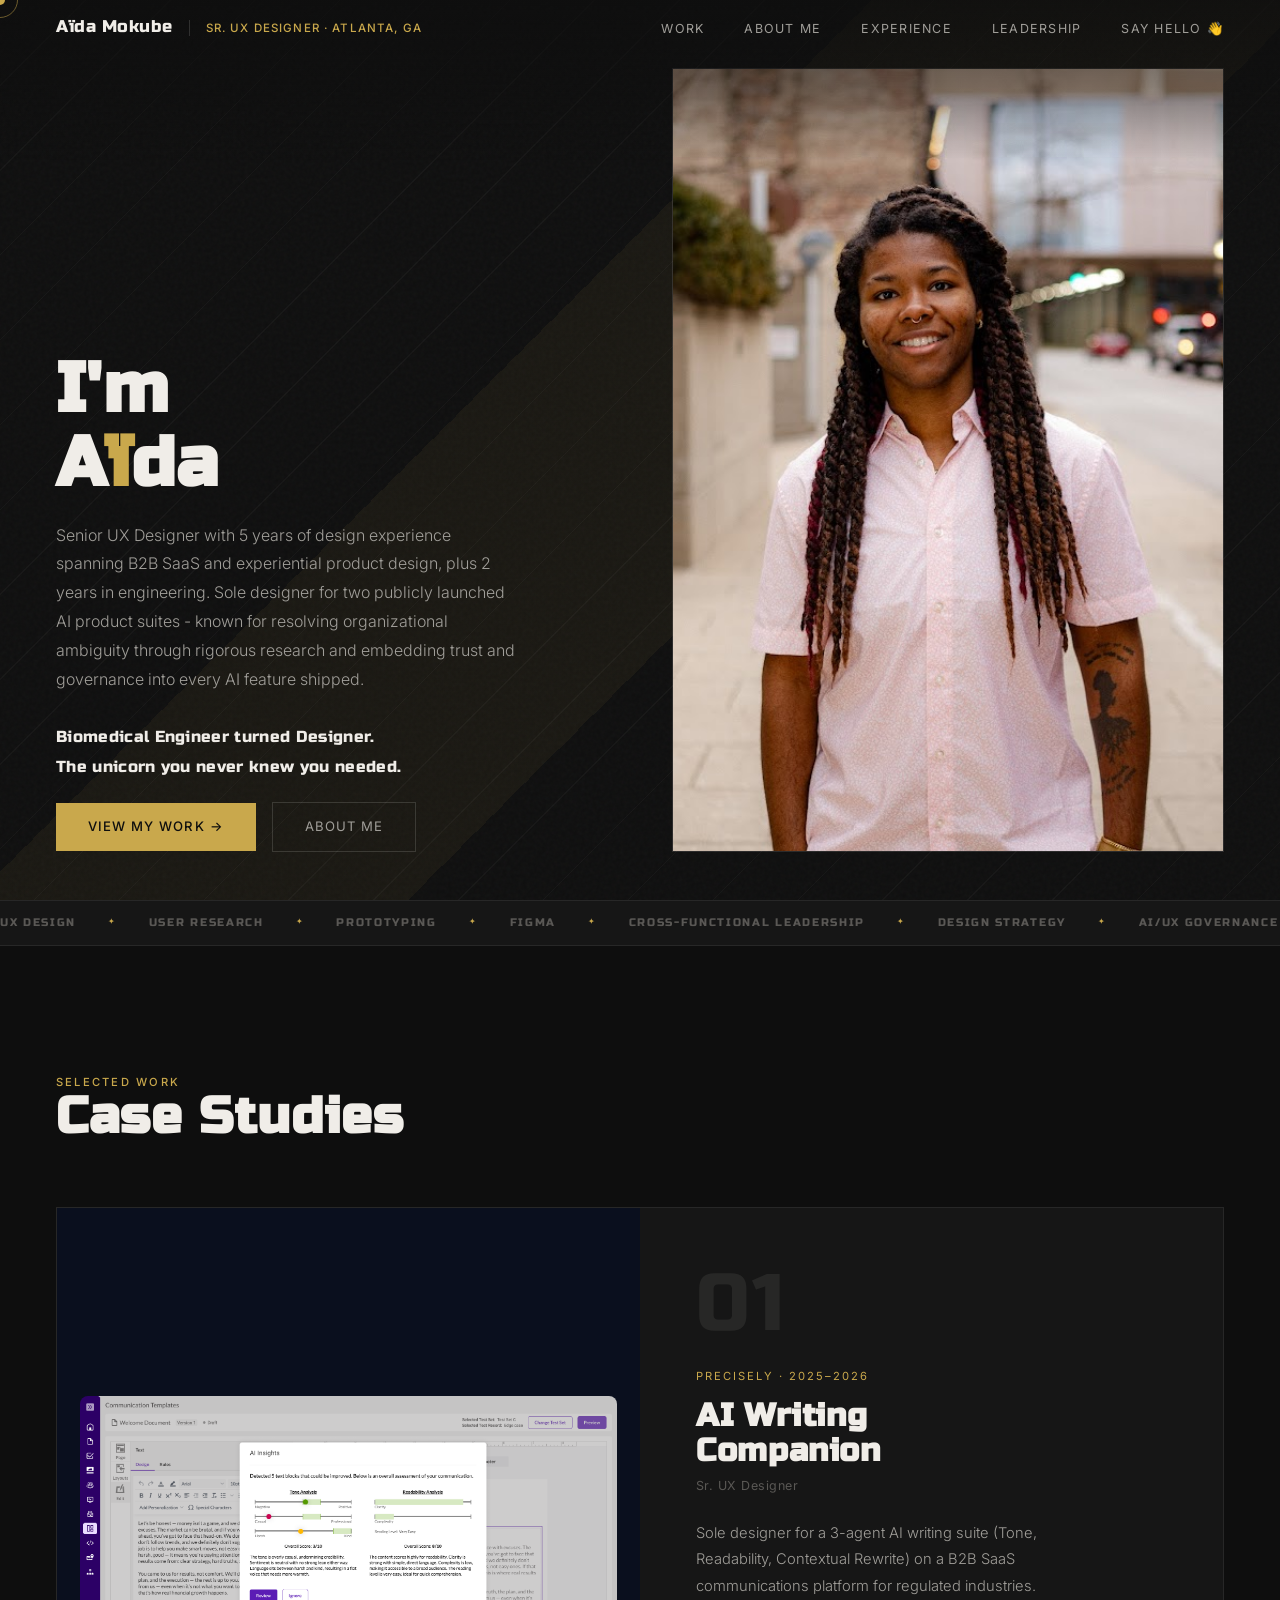
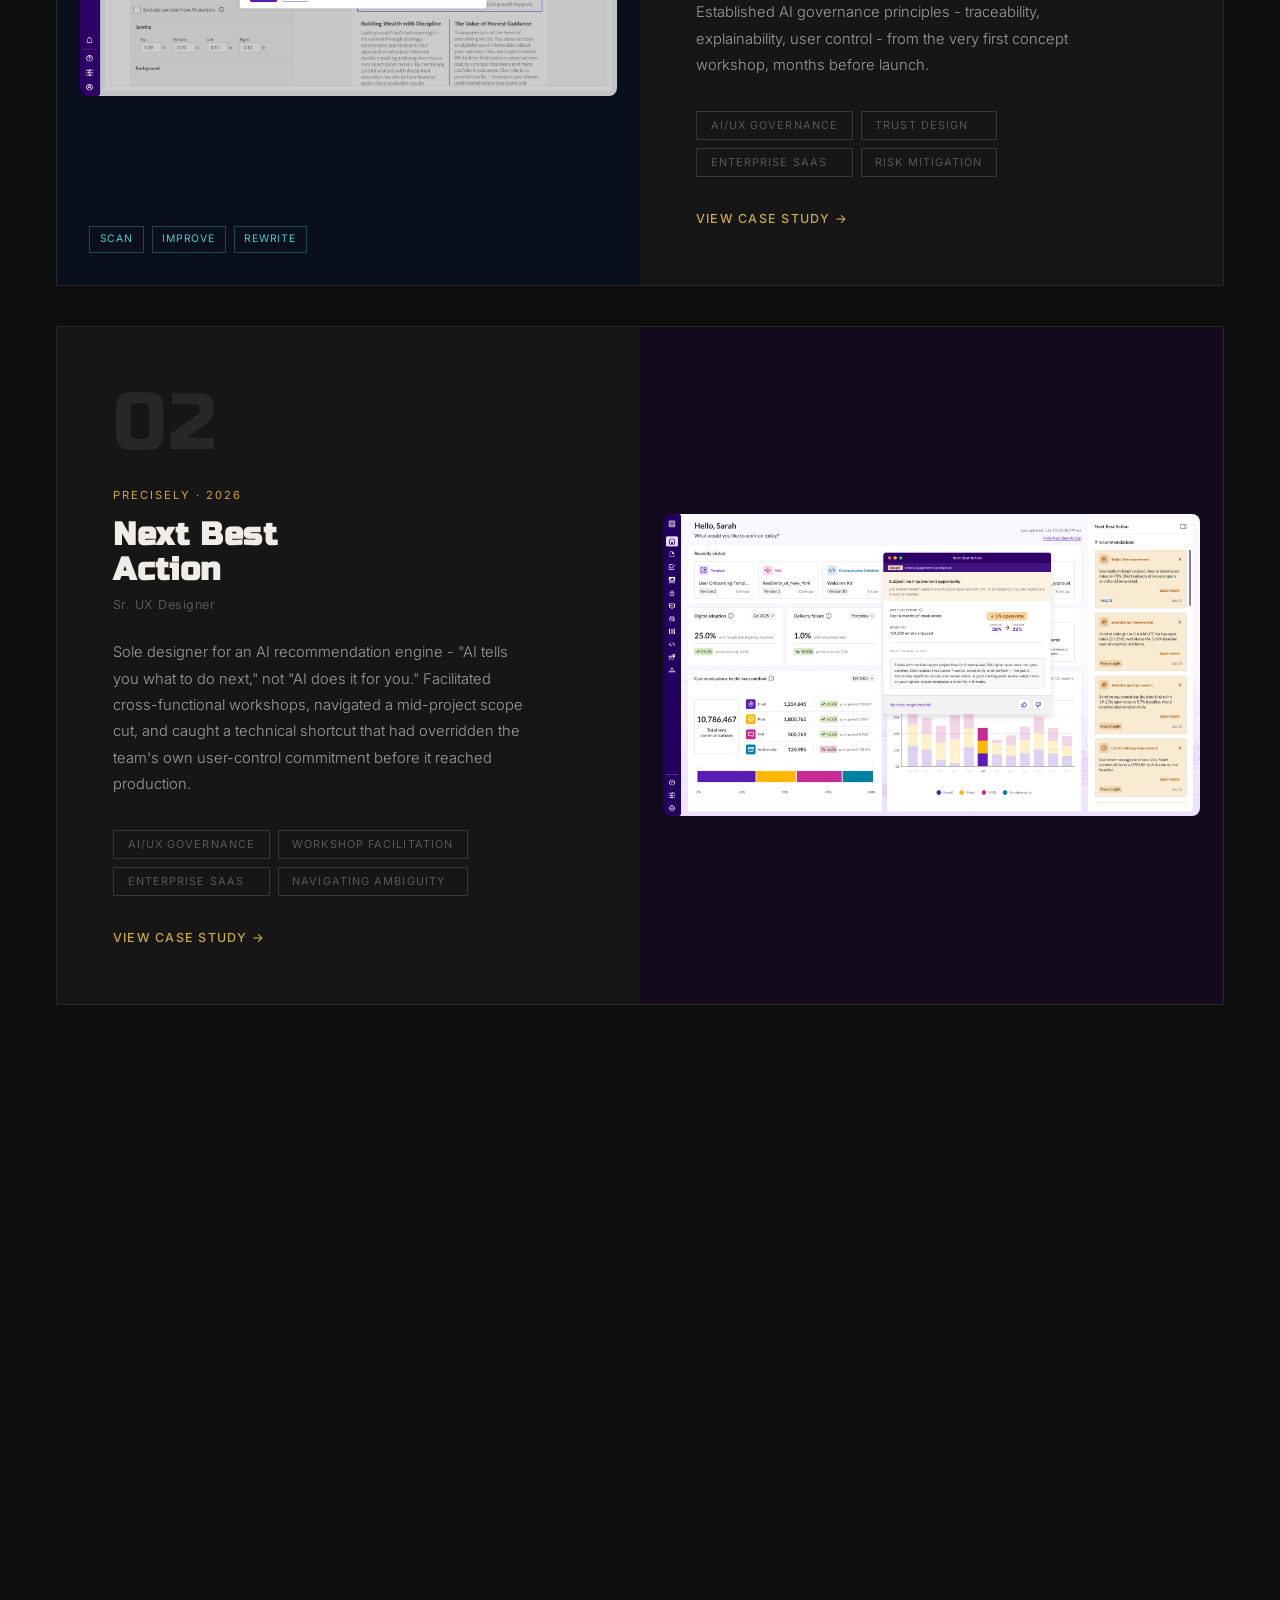
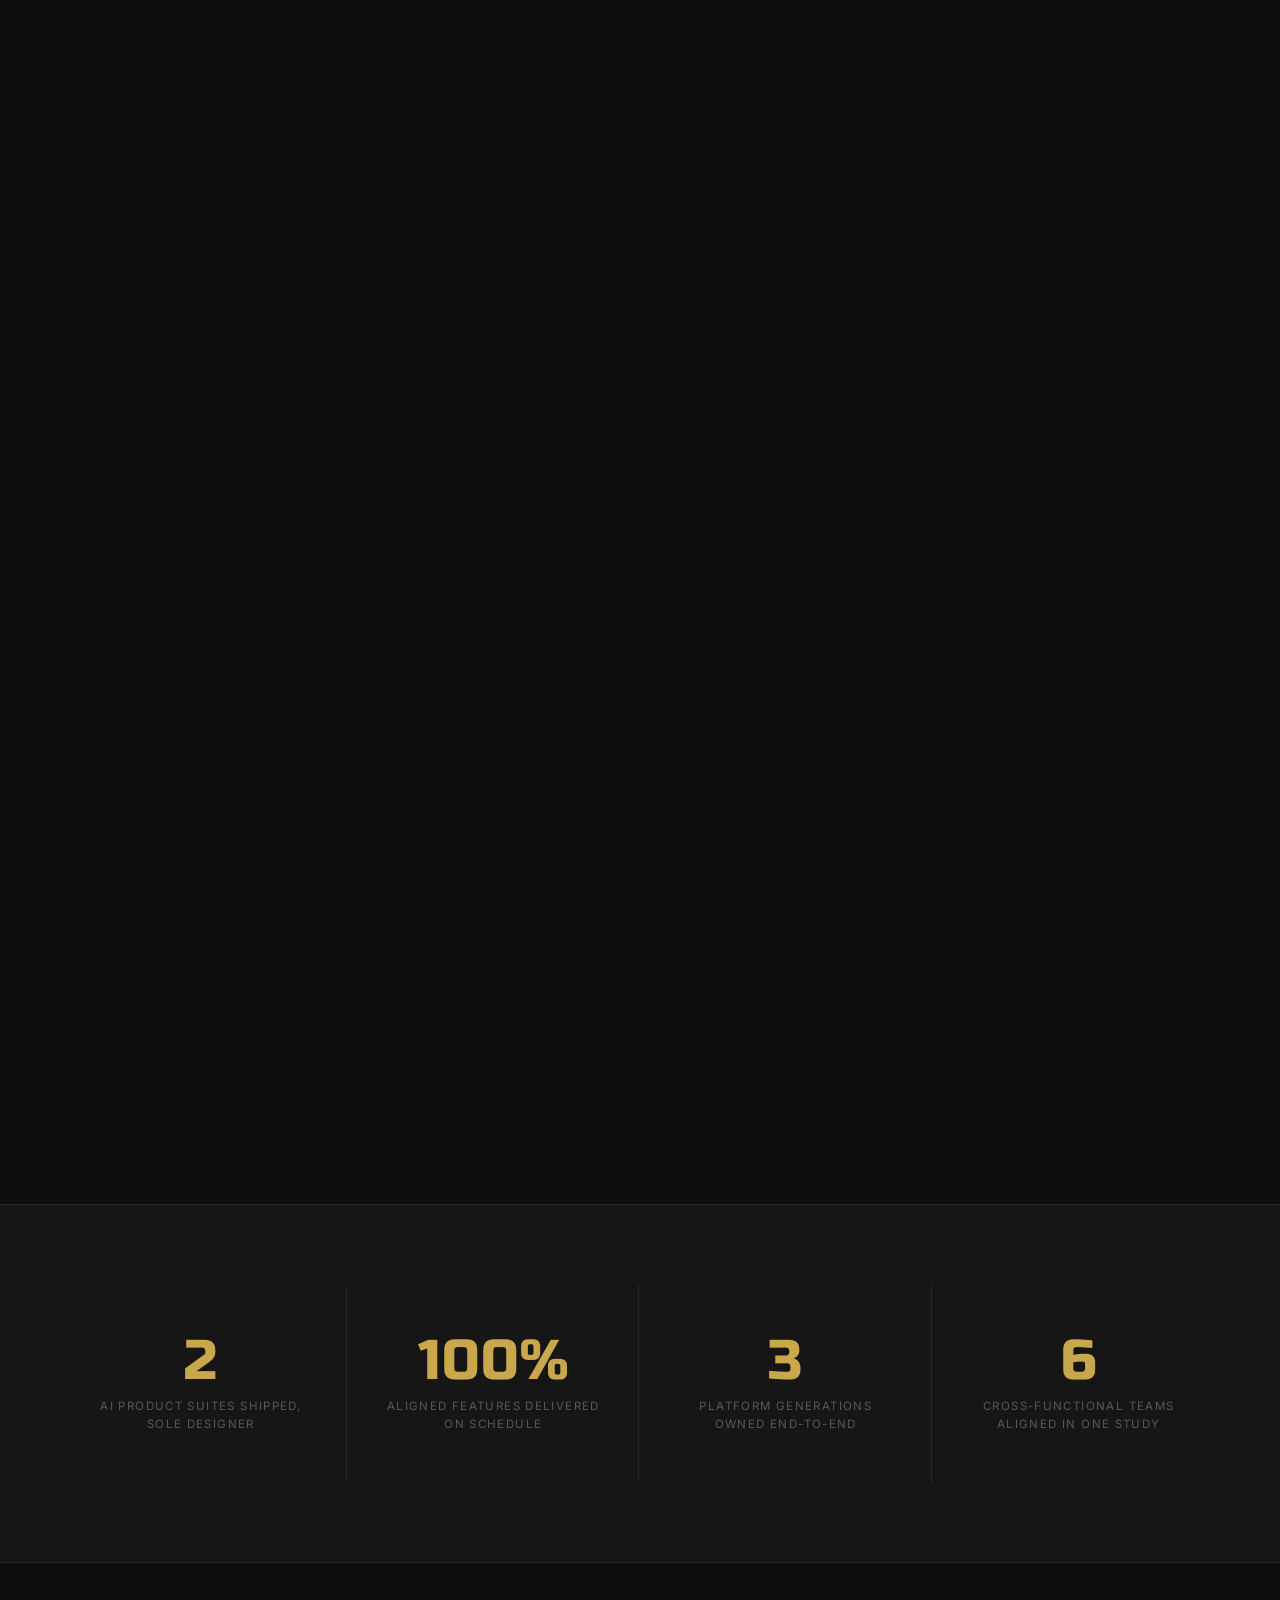
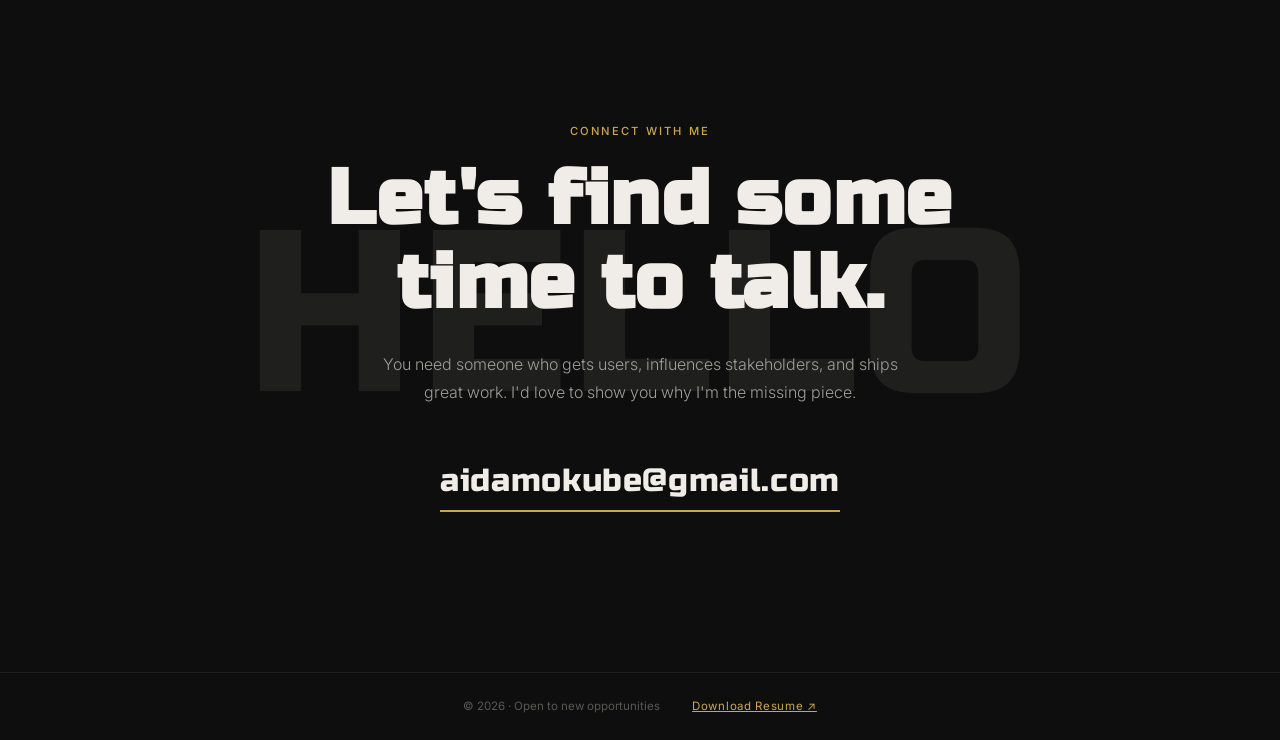
==== index.html @ fbc890c3 "Initial portfolio commit" ====
<!DOCTYPE html>
<html lang="en">
<head>
<meta charset="UTF-8">
<meta name="viewport" content="width=device-width, initial-scale=1.0">
<title>Aïda Mokube - Sr. UX Designer</title>
<meta name="description" content="Senior UX Designer with 5 years of design experience and 2 years in engineering. Sole designer for two publicly launched AI product suites in B2B SaaS.">
<link rel="preconnect" href="https://fonts.googleapis.com">
<link rel="preconnect" href="https://fonts.gstatic.com" crossorigin>
<link href="https://fonts.googleapis.com/css2?family=Russo+One&family=Inter:wght@300;400;500&family=Playfair+Display:ital@1&display=swap" rel="stylesheet">
<link rel="stylesheet" href="css/shared.css">
<style>
/* HERO */
.hero{min-height:100vh;display:flex;align-items:flex-end;padding:4.25rem 3.5rem 3rem;position:relative}
.hero-grid{display:grid;grid-template-columns:1fr 1fr;gap:4rem;align-items:flex-end;width:100%;position:relative;z-index:1}
.hero-left{opacity:0;animation:fadeUp .8s .2s forwards}
.hero-photo-large{width:100%;height:calc(100vh - 7.25rem);overflow:hidden;border:1px solid rgba(240,237,232,0.12);position:relative;opacity:0;animation:fadeUp .8s .4s forwards}
.hero-photo-large img{width:100%;height:100%;object-fit:cover;object-position:center 25%}
.hero-sub{margin-top:1.25rem}
.hero-desc{font-size:1rem;color:var(--fg2);line-height:1.8;max-width:460px;font-weight:300}
.hero-desc em{font-family:var(--display);font-style:normal;color:var(--fg);font-size:1rem;letter-spacing:0.02em}
.hero-actions{display:flex;gap:1rem;flex-shrink:0;align-items:center;margin-top:1.25rem}
.hero-name{margin-bottom:0}
.hero-noise{position:absolute;inset:0;background-image:url("data:image/svg+xml,%3Csvg viewBox='0 0 256 256' xmlns='http://www.w3.org/2000/svg'%3E%3Cfilter id='noise'%3E%3CfeTurbulence type='fractalNoise' baseFrequency='0.9' numOctaves='4' stitchTiles='stitch'/%3E%3C/filter%3E%3Crect width='100%25' height='100%25' filter='url(%23noise)' opacity='0.03'/%3E%3C/svg%3E");pointer-events:none}
.hero-glow{position:absolute;inset:0;background-image:repeating-linear-gradient(135deg,rgba(240,237,232,0.03) 0px,rgba(240,237,232,0.03) 1px,transparent 1px,transparent 60px),linear-gradient(135deg,transparent 40%,rgba(201,168,76,0.06) 40%,rgba(201,168,76,0.06) 60%,transparent 60%);pointer-events:none}

.hero-name{font-family:var(--display);font-size:clamp(3rem,5.5vw,6rem);line-height:1.05;color:var(--fg);letter-spacing:0.02em;opacity:0;animation:fadeUp .8s .4s forwards;margin-bottom:0}
.hero-name span{color:var(--gold)}

/* MARQUEE */
.marquee-wrap{overflow:hidden;border-top:1px solid var(--border);border-bottom:1px solid var(--border);padding:.8rem 0;background:var(--bg2)}
.marquee-track{display:flex;gap:2rem;width:max-content;animation:marquee 25s linear infinite}
.marquee-item{font-family:var(--display);font-size:.7rem;letter-spacing:.15em;text-transform:uppercase;color:var(--fg3);white-space:nowrap;display:flex;align-items:center;gap:2rem}
.marquee-item::after{content:'✦';color:var(--gold);font-size:.5rem}

/* WORK */
.work-section{padding:8rem 3.5rem 60px;max-width:1400px;margin:0 auto}
.cs-grid{display:flex;flex-direction:column;gap:2.5rem}
.cs-card{display:grid;grid-template-columns:1fr 1fr;min-height:520px;background:var(--bg2);border:1px solid var(--border);overflow:hidden;text-decoration:none;color:inherit;transition:border-color .3s;position:relative}
.cs-card:hover{border-color:var(--border2)}
.cs-card.flip{direction:rtl}
.cs-card.flip>*{direction:ltr}
.cs-visual{position:relative;overflow:hidden;display:flex;align-items:center;justify-content:center}
.cs-visual.v-dark{background:#0a0f1e}
.cs-visual.v-gold{background:#1a1400}
.cs-visual.v-purple{background:#140a1e}
.cs-visual.v-green{background:#0a1e12}
.cs-visual-inner{position:relative;z-index:1;width:92%;display:flex;align-items:center;justify-content:center}
.cs-visual-bg{position:absolute;inset:0;display:flex;align-items:center;justify-content:center;font-family:var(--display);font-size:12rem;opacity:.04;color:white;line-height:1;user-select:none;pointer-events:none;letter-spacing:0.02em}
.cs-mock{width:100%;aspect-ratio:9/16;max-width:200px;background:var(--bg3);border:1px solid var(--border2);border-radius:12px;overflow:hidden;display:flex;align-items:center;justify-content:center;flex-direction:column;gap:.5rem}
.cs-mock-label{font-size:.6rem;letter-spacing:.15em;text-transform:uppercase;color:var(--fg3);text-align:center;padding:.5rem}
.cs-info{padding:3.5rem;display:flex;flex-direction:column;justify-content:center;background:var(--bg2)}
.cs-num{font-family:var(--display);font-size:5rem;color:var(--border);line-height:1;margin-bottom:1.5rem;letter-spacing:0.02em}
.cs-company{font-size:.7rem;letter-spacing:.18em;text-transform:uppercase;color:var(--gold);margin-bottom:.75rem}
.cs-title{font-family:var(--display);font-size:clamp(1.6rem,2.5vw,2.4rem);color:var(--fg);line-height:1.1;letter-spacing:0.02em;margin-bottom:.5rem}
.cs-role{font-size:.78rem;color:var(--fg3);letter-spacing:.04em;margin-bottom:1.5rem}
.cs-desc{font-size:.92rem;color:var(--fg2);line-height:1.8;font-weight:300;margin-bottom:2rem;max-width:420px}
.cs-tags{display:grid;grid-template-columns:repeat(2,max-content);gap:.5rem;margin-bottom:2rem}
.cs-tag{font-size:.68rem;letter-spacing:.1em;text-transform:uppercase;padding:.3rem .85rem;border:1px solid var(--border2);color:var(--fg3);transition:border-color .2s,color .2s}
.cs-card:hover .cs-tag{border-color:var(--fg3);color:var(--fg2)}
.cs-cta{display:inline-flex;align-items:center;gap:.6rem;font-size:.78rem;font-weight:500;letter-spacing:.1em;text-transform:uppercase;color:var(--gold);transition:gap .2s}
.cs-card:hover .cs-cta{gap:1rem}

/* STATS */
.stats-section{padding:5rem 3.5rem;background:var(--bg2);border-top:1px solid var(--border);border-bottom:1px solid var(--border)}
.recognition-band{border:1px solid rgba(201,168,76,0.3);border-radius:4px;background:linear-gradient(135deg, rgba(45,25,10,0.4), rgba(15,10,5,0.6));padding:2.5rem 3rem;max-width:1100px;margin:0 auto 60px}
.recognition-tag{font-size:.7rem;font-weight:500;letter-spacing:.2em;text-transform:uppercase;color:var(--gold);margin-bottom:.85rem}
.recognition-text{font-size:1.05rem;color:var(--fg2);line-height:1.7;font-weight:300;margin-bottom:1rem}
.recognition-text strong{color:var(--fg);font-weight:500}
.recognition-link{font-size:.78rem;letter-spacing:.06em;color:var(--gold);text-decoration:none;border-bottom:1px solid var(--gold);padding-bottom:2px}
.stats-inner{max-width:1400px;margin:0 auto;display:grid;grid-template-columns:repeat(4,1fr);gap:2px}
.stat-item{padding:3rem 2rem;border-right:1px solid var(--border);text-align:center;position:relative;overflow:hidden}
.stat-item:last-child{border-right:none}
.stat-item::before{content:'';position:absolute;inset:0;background:var(--gold-dim);transform:scaleY(0);transform-origin:bottom;transition:transform .4s}
.stat-item:hover::before{transform:scaleY(1)}
.stat-num{font-family:var(--display);font-size:3.5rem;color:var(--gold);line-height:1;margin-bottom:.5rem;position:relative;letter-spacing:0.02em}
.stat-label{font-size:.72rem;letter-spacing:.12em;text-transform:uppercase;color:var(--fg3);position:relative}

/* CONTACT */
.contact-section{padding:10rem 3.5rem;max-width:1400px;margin:0 auto;text-align:center;position:relative}
.contact-bg-text{position:absolute;left:50%;top:50%;transform:translate(-50%,-50%);font-family:var(--display);font-size:clamp(6rem,18vw,16rem);color:var(--border);line-height:1;pointer-events:none;user-select:none;white-space:nowrap;letter-spacing:0.02em}
.contact-inner{position:relative;z-index:1}
.contact-inner .section-tag{display:block;margin-bottom:1rem}
.contact-heading{font-family:var(--display);font-size:clamp(2.5rem,6vw,5.5rem);color:var(--fg);letter-spacing:0.02em;line-height:1.1;margin-bottom:1.5rem}
.contact-sub{font-size:1rem;color:var(--fg2);max-width:550px;margin:0 auto 3rem;font-weight:300;line-height:1.8}
.contact-email{display:inline-block;font-family:var(--display);font-size:clamp(1.2rem,3vw,2rem);color:var(--fg);text-decoration:none;border-bottom:2px solid var(--gold);padding-bottom:.25rem;letter-spacing:0.02em;transition:color .2s}
.contact-email:hover{color:var(--gold)}

/* RESPONSIVE */
@media(max-width:900px){
  .hero{padding:6rem 1.5rem 4rem}
  .hero-grid{grid-template-columns:1fr;gap:2rem}
  .hero-photo-large{order:-1;max-width:280px;margin:0 auto}
  .recognition-band{padding:2rem 1.5rem;margin:0 auto 40px}
  .recognition-content{text-align:center}
  .hero-name{font-size:clamp(3rem,14vw,5rem)}
  .work-section,.contact-section{padding:5rem 1.5rem}
  .cs-card{grid-template-columns:1fr;min-height:auto}
  .cs-card.flip{direction:ltr}
  .cs-visual{min-height:280px}
  .cs-info{padding:2.5rem 1.5rem}
  .stats-inner{grid-template-columns:1fr 1fr}
  .stat-item{border-right:none;border-bottom:1px solid var(--border)}
}
</style>
</head>
<body>

<div id="cursor"></div>
<div id="cursor-ring"></div>

<!-- NAV -->
<nav>
  <div style="display:flex;align-items:center;gap:1rem;position:relative;z-index:1">
    <a href="index.html" class="nav-name">Aïda Mokube</a>
    <span style="width:1px;height:1rem;background:var(--border2)"></span>
    <span style="font-size:.72rem;font-weight:500;letter-spacing:.1em;text-transform:uppercase;color:var(--gold)">Sr. UX Designer · Atlanta, GA</span>
  </div>
  <ul class="nav-links">
    <li><a href="#work">Work</a></li>
    <li><a href="about.html">About Me</a></li>
    <li><a href="experience.html">Experience</a></li>
    <li><a href="leadership.html">Leadership</a></li>
    <li><a href="#contact">Say hello 👋</a></li>
  </ul>
</nav>

<!-- HERO -->
<section class="hero">
  <div class="hero-noise"></div>
  <div class="hero-glow"></div>

  <div class="hero-grid">
    <div class="hero-left">
      <h1 class="hero-name">I'm<br>A<span>ï</span>da</h1>
      <div class="hero-sub">
        <p class="hero-desc">
          Senior UX Designer with 5 years of design experience spanning B2B SaaS and experiential product design, plus 2 years in engineering. Sole designer for two publicly launched AI product suites - known for resolving organizational ambiguity through rigorous research and embedding trust and governance into every AI feature shipped.<br><br>
          <em>Biomedical Engineer turned Designer.<br>The unicorn you never knew you needed.</em>
        </p>
        <div class="hero-actions">
          <a href="#work" class="btn-primary">View my work →</a>
          <a href="about.html" class="btn-ghost">About me</a>
        </div>
      </div>
    </div>
    <div class="hero-photo-large">
      <img src="images/Headshot.jpg" alt="Aïda Mokube">
    </div>
  </div>
</section>

<!-- MARQUEE -->
<div class="marquee-wrap">
  <div class="marquee-track">
    <span class="marquee-item">UX Design</span>
    <span class="marquee-item">User Research</span>
    <span class="marquee-item">Prototyping</span>
    <span class="marquee-item">Figma</span>
    <span class="marquee-item">Cross-Functional Leadership</span>
    <span class="marquee-item">Design Strategy</span>
    <span class="marquee-item">AI/UX Governance</span>
    <span class="marquee-item">Storytelling</span>
    <span class="marquee-item">Usability Testing</span>
    <span class="marquee-item">Stakeholder Alignment</span>
    <span class="marquee-item">UX Design</span>
    <span class="marquee-item">User Research</span>
    <span class="marquee-item">Prototyping</span>
    <span class="marquee-item">Figma</span>
    <span class="marquee-item">Cross-Functional Leadership</span>
    <span class="marquee-item">Design Strategy</span>
    <span class="marquee-item">AI/UX Governance</span>
    <span class="marquee-item">Storytelling</span>
    <span class="marquee-item">Usability Testing</span>
    <span class="marquee-item">Stakeholder Alignment</span>
  </div>
</div>

<!-- WORK -->
<div class="work-section" id="work">
  <div class="section-header reveal">
    <div>
      <p class="section-tag">Selected work</p>
      <h2 class="section-heading">Case Studies</h2>
    </div>
  </div>

  <div class="cs-grid">

    <!-- AI WRITING COMPANION -->
    <a class="cs-card reveal" href="case-studies/ai-writing.html">
      <div class="cs-visual v-dark">
        <div class="cs-visual-bg">AI</div>
        <div class="cs-visual-inner">
          <img src="images/Post%20AI%20Analysis%20Modal.png" alt="Post AI Analysis Modal" style="width:100%;max-height:440px;object-fit:contain;border-radius:8px">
        </div>
        <div style="position:absolute;bottom:2rem;left:2rem;right:2rem">
          <div style="display:flex;gap:.5rem;flex-wrap:wrap">
            <span style="font-size:.65rem;padding:.25rem .6rem;border:1px solid rgba(78,205,196,0.3);color:#4ecdc4;letter-spacing:.08em;text-transform:uppercase">Scan</span>
            <span style="font-size:.65rem;padding:.25rem .6rem;border:1px solid rgba(78,205,196,0.3);color:#4ecdc4;letter-spacing:.08em;text-transform:uppercase">Improve</span>
            <span style="font-size:.65rem;padding:.25rem .6rem;border:1px solid rgba(78,205,196,0.3);color:#4ecdc4;letter-spacing:.08em;text-transform:uppercase">Rewrite</span>
          </div>
        </div>
      </div>
      <div class="cs-info">
        <div class="cs-num">01</div>
        <p class="cs-company">Precisely · 2025–2026</p>
        <h3 class="cs-title">AI Writing<br>Companion</h3>
        <p class="cs-role">Sr. UX Designer</p>
        <p class="cs-desc">Sole designer for a 3-agent AI writing suite (Tone, Readability, Contextual Rewrite) on a B2B SaaS communications platform for regulated industries. Established AI governance principles - traceability, explainability, user control - from the very first concept workshop, months before launch.</p>
        <div class="cs-tags">
          <span class="cs-tag">AI/UX Governance</span>
          <span class="cs-tag">Trust Design</span>
          <span class="cs-tag">Enterprise SaaS</span>
          <span class="cs-tag">Risk Mitigation</span>
        </div>
        <span class="cs-cta">View case study →</span>
      </div>
    </a>

    <!-- NEXT BEST ACTION -->
    <a class="cs-card flip reveal" href="case-studies/next-best-action.html">
      <div class="cs-visual v-purple">
        <div class="cs-visual-bg">NBA</div>
        <div class="cs-visual-inner">
          <img src="images/Homepage_open.png" alt="Next Best Action Homepage" style="width:100%;max-height:440px;object-fit:contain;border-radius:8px">
        </div>
      </div>
      <div class="cs-info">
        <div class="cs-num">02</div>
        <p class="cs-company">Precisely · 2026</p>
        <h3 class="cs-title">Next Best<br>Action</h3>
        <p class="cs-role">Sr. UX Designer</p>
        <p class="cs-desc">Sole designer for an AI recommendation engine - "AI tells you what to do next," not "AI does it for you." Facilitated cross-functional workshops, navigated a mid-project scope cut, and caught a technical shortcut that had overridden the team's own user-control commitment before it reached production.</p>
        <div class="cs-tags">
          <span class="cs-tag">AI/UX Governance</span>
          <span class="cs-tag">Workshop Facilitation</span>
          <span class="cs-tag">Enterprise SaaS</span>
          <span class="cs-tag">Navigating Ambiguity</span>
        </div>
        <span class="cs-cta">View case study →</span>
      </div>
    </a>

    <!-- DATA DEFINITIONS -->
    <a class="cs-card reveal" href="case-studies/data-definitions.html">
      <div class="cs-visual v-green">
        <div class="cs-visual-bg">DD</div>
        <div class="cs-visual-inner">
          <img src="images/Visualization_of_JSON_Data_View_Path_Balance.png" alt="JSON Data View Path Visualization" style="width:100%;max-height:440px;object-fit:contain;border-radius:8px">
        </div>
      </div>
      <div class="cs-info">
        <div class="cs-num">03</div>
        <p class="cs-company">Precisely · 2023</p>
        <h3 class="cs-title">Data<br>Definitions</h3>
        <p class="cs-role">UX Designer → Sr. UX Designer</p>
        <p class="cs-desc">A foundational feature connecting client data to the platform for use in tables, charts, and personalized communications. Built a comprehensive, sized scope analysis to drive a data-grounded MVP decision when timelines drifted out of alignment, and flagged cross-feature risks before they became production issues.</p>
        <div class="cs-tags">
          <span class="cs-tag">Scope Discipline</span>
          <span class="cs-tag">Cross-Functional</span>
          <span class="cs-tag">Enterprise SaaS</span>
          <span class="cs-tag">Technical Fluency</span>
        </div>
        <span class="cs-cta">View case study →</span>
      </div>
    </a>

    <!-- ONVATION -->
    <a class="cs-card flip reveal" href="case-studies/onvation.html">
      <div class="cs-visual v-gold">
        <div class="cs-visual-bg">IW</div>
        <div class="cs-visual-inner">
          <img src="images/onvation.png" alt="Onvation Intelligent Washroom" style="width:100%;max-height:440px;object-fit:contain;border-radius:8px">
        </div>
      </div>
      <div class="cs-info">
        <div class="cs-num">04</div>
        <p class="cs-company">Kimberly-Clark · 2019–2020</p>
        <h3 class="cs-title">Onvation Intelligent<br>Washroom</h3>
        <p class="cs-role">UX Digital Product Developer</p>
        <p class="cs-desc">Designed a restroom management system enabling facility managers and custodial staff to improve restocking efficiency. Solution was implemented in the World Trade Center. Led user research, managed QA, conducted usability testing, and drove design decisions end-to-end from wireframes to launch.</p>
        <div class="cs-tags">
          <span class="cs-tag">User Research</span>
          <span class="cs-tag">Mobile App</span>
          <span class="cs-tag">IoT</span>
          <span class="cs-tag">Stakeholder Mgmt</span>
        </div>
        <span class="cs-cta">View case study →</span>
      </div>
    </a>

  </div>
</div>

<!-- INDUSTRY RECOGNITION -->
<div class="recognition-band reveal">
  <div class="recognition-content">
    <p class="recognition-tag">Independent Recognition</p>
    <p class="recognition-text">Aspire, an independent analyst firm covering the customer communications industry, named Precisely's AI governance approach - the same <strong>human-in-the-loop, non-autonomous principles</strong> established in the work above - as a core strategic differentiator.</p>
    <a href="https://www.aspireleaderboard.com/review-of-precisely" class="recognition-link" target="_blank" rel="noopener">Read the Aspire Leaderboard review ↗</a>
  </div>
</div>

<!-- STATS -->
<div class="stats-section">
  <div class="stats-inner">
    <div class="stat-item reveal">
      <div class="stat-num">2</div>
      <div class="stat-label">AI Product Suites Shipped, Sole Designer</div>
    </div>
    <div class="stat-item reveal" style="transition-delay:.1s">
      <div class="stat-num">100%</div>
      <div class="stat-label">Aligned Features Delivered On Schedule</div>
    </div>
    <div class="stat-item reveal" style="transition-delay:.2s">
      <div class="stat-num">3</div>
      <div class="stat-label">Platform Generations Owned End-to-End</div>
    </div>
    <div class="stat-item reveal" style="transition-delay:.3s">
      <div class="stat-num">6</div>
      <div class="stat-label">Cross-Functional Teams Aligned in One Study</div>
    </div>
  </div>
</div>

<!-- CONTACT -->
<div class="contact-section" id="contact">
  <div class="contact-bg-text">HELLO</div>
  <div class="contact-inner reveal">
    <span class="section-tag">Connect with me</span>
    <h2 class="contact-heading">Let's find some<br> time to talk.</h2>
    <p class="contact-sub">You need someone who gets users, influences stakeholders, and ships great work. I'd love to show you why I'm the missing piece.</p>
    <a href="mailto:aidamokube@gmail.com" class="contact-email">aidamokube@gmail.com</a>
  </div>
</div>

<!-- FOOTER -->
<footer>
  <span class="footer-copy">© 2026 · Open to new opportunities</span>
  <a href="Aida_Mokube_Resume_Long.pdf" target="_blank" rel="noopener" style="color:var(--gold);text-decoration:underline;font-size:.72rem;letter-spacing:.06em">Download Resume ↗</a>
</footer>

<script src="js/shared.js"></script>
</body>
</html>
---- css/shared.css ----
*,*::before,*::after{box-sizing:border-box;margin:0;padding:0}
:root{
  --bg:#0e0e0e;--bg2:#161616;--bg3:#1f1f1f;
  --fg:#f0ede8;--fg2:#a09e99;--fg3:#5a5855;
  --gold:#c9a84c;--gold-dim:rgba(201,168,76,0.12);
  --teal:#4ecdc4;
  --border:rgba(240,237,232,0.08);--border2:rgba(240,237,232,0.15);
  --display:'Russo One',sans-serif;--body:'Inter',sans-serif;--italic:'Playfair Display',serif;
}
html{scroll-behavior:smooth}
body{font-family:var(--body);background:var(--bg);color:var(--fg);line-height:1.6;overflow-x:hidden;cursor:none}

/* CURSOR */
#cursor{position:fixed;width:10px;height:10px;background:var(--gold);border-radius:50%;pointer-events:none;z-index:9999;transform:translate(-50%,-50%);transition:width .2s,height .2s}
#cursor-ring{position:fixed;width:36px;height:36px;border:1px solid rgba(201,168,76,0.5);border-radius:50%;pointer-events:none;z-index:9998;transform:translate(-50%,-50%);transition:transform .12s ease}
body:has(a:hover) #cursor{width:16px;height:16px}

/* NAV */
nav{position:fixed;top:0;left:0;right:0;z-index:100;display:flex;align-items:center;justify-content:space-between;padding:0.9rem 3.5rem;flex-wrap:nowrap}
nav::before{content:'';position:absolute;top:0;left:0;right:0;height:160px;background:linear-gradient(to bottom,rgba(14,14,14,0.75) 0%,rgba(14,14,14,0.4) 55%,transparent 100%);pointer-events:none}
.nav-name{font-family:var(--display);font-size:1.05rem;color:var(--fg);text-decoration:none;letter-spacing:0.03em;position:relative;z-index:1}
.nav-links{display:flex;gap:2.5rem;list-style:none;position:relative;z-index:1}
.nav-links a{font-size:0.78rem;font-weight:400;color:var(--fg2);text-decoration:none;letter-spacing:0.1em;text-transform:uppercase;transition:color .2s;position:relative}
.nav-links a::after{content:'';position:absolute;bottom:-3px;left:0;width:0;height:1px;background:var(--gold);transition:width .3s}
.nav-links a:hover,.nav-links a.active{color:var(--fg)}
.nav-links a:hover::after,.nav-links a.active::after{width:100%}

/* SECTION HEADER (reused pattern) */
.section-header{display:flex;align-items:baseline;justify-content:space-between;margin-bottom:4rem}
.section-tag{font-size:.7rem;font-weight:500;letter-spacing:.2em;text-transform:uppercase;color:var(--gold)}
.section-heading{font-family:var(--display);font-size:clamp(2rem,4vw,3.5rem);color:var(--fg);letter-spacing:0.02em;line-height:1}
.section-count{font-family:var(--display);font-size:5rem;color:var(--border);line-height:1;letter-spacing:0.02em}

/* BUTTONS */
.btn-primary{display:inline-flex;align-items:center;gap:.5rem;background:var(--gold);color:#0e0e0e;padding:.85rem 2rem;font-size:.82rem;font-weight:500;letter-spacing:.08em;text-transform:uppercase;text-decoration:none;transition:background .2s,transform .2s;border:none;cursor:none}
.btn-primary:hover{background:#e6c05a;transform:translateY(-2px)}
.btn-ghost{display:inline-flex;align-items:center;gap:.5rem;border:1px solid var(--border2);color:var(--fg2);padding:.85rem 2rem;font-size:.82rem;font-weight:400;letter-spacing:.08em;text-transform:uppercase;text-decoration:none;transition:border-color .2s,color .2s,transform .2s}
.btn-ghost:hover{border-color:var(--fg2);color:var(--fg);transform:translateY(-2px)}

/* TESTIMONIALS (reused on about + case studies) */
.testimonials-grid{display:grid;grid-template-columns:1fr 1fr;gap:2px;margin-top:4rem}
.testimonial{padding:3rem;background:var(--bg2);border:1px solid var(--border);position:relative;overflow:hidden}
.testimonial::before{content:'"';font-family:var(--italic);font-size:7rem;line-height:1;color:var(--border);position:absolute;top:.5rem;left:2rem;font-style:italic;pointer-events:none}
.testimonial-text{font-family:var(--italic);font-style:italic;font-size:1.05rem;color:var(--fg);line-height:1.7;margin-bottom:1.5rem;padding-top:2.5rem}
.testimonial-source{font-size:.72rem;font-weight:500;letter-spacing:.1em;text-transform:uppercase;color:var(--fg3)}

/* TAGS */
.tag-row{display:flex;flex-wrap:wrap;gap:.5rem}
.tag{font-size:.68rem;letter-spacing:.1em;text-transform:uppercase;padding:.3rem .85rem;border:1px solid var(--border2);color:var(--fg3)}

/* FOOTER */
footer{border-top:1px solid var(--border);padding:1.5rem 3.5rem;display:flex;align-items:center;justify-content:center;gap:2rem;background:var(--bg)}
.footer-name{font-family:var(--display);font-size:1rem;color:var(--fg);letter-spacing:0.03em}
.footer-links{display:flex;gap:2rem;list-style:none}
.footer-links a{font-size:.72rem;letter-spacing:.1em;text-transform:uppercase;color:var(--fg3);text-decoration:none;transition:color .2s}
.footer-links a:hover{color:var(--fg)}
.footer-copy{font-size:.72rem;color:var(--fg3)}

/* ANIMATIONS */
@keyframes fadeUp{from{opacity:0;transform:translateY(30px)}to{opacity:1;transform:none}}
@keyframes marquee{from{transform:translateX(0)}to{transform:translateX(-50%)}}
.reveal{opacity:0;transform:translateY(24px);transition:opacity .7s,transform .7s}
.reveal.in{opacity:1;transform:none}

/* RESPONSIVE (shared baseline) */
@media(max-width:900px){
  nav{padding:1.25rem 1.5rem}
  .nav-links{gap:1.5rem}
  .testimonials-grid{grid-template-columns:1fr}
  footer{padding:2rem 1.5rem;flex-direction:column;gap:1rem;text-align:center}
  .footer-links{justify-content:center}
  #cursor,#cursor-ring{display:none}
  body{cursor:auto}
}

/* PAGE HERO (shared across About, Experience, Leadership) */
.page-hero{padding:10rem 3.5rem 5rem;position:relative;overflow:hidden;border-bottom:1px solid var(--border)}
.page-hero-grid{display:grid;grid-template-columns:1fr 1fr;gap:4rem;align-items:end;max-width:1400px;margin:0 auto}
.page-hero-tag{font-size:.7rem;font-weight:500;letter-spacing:.2em;text-transform:uppercase;color:var(--gold);margin-bottom:1rem}
.page-hero-title{font-family:var(--display);font-size:clamp(4rem,9vw,8rem);color:var(--fg);letter-spacing:-.03em;line-height:.95}
.page-hero-sub{font-size:1.05rem;color:var(--fg2);line-height:1.8;font-weight:300;max-width:440px;align-self:flex-end;padding-bottom:.5rem}
.page-hero-sub em{font-family:var(--italic);font-style:italic;color:var(--fg);font-size:1.1rem}
.content-wrap{max-width:1400px;margin:0 auto;padding:0 3.5rem}
.story-label{font-size:.7rem;font-weight:500;letter-spacing:.2em;text-transform:uppercase;color:var(--gold);margin-bottom:1rem}
.page-hero-tag,.page-hero-title,.page-hero-sub{opacity:0;animation:fadeUp .8s forwards}
.page-hero-tag{animation-delay:.1s}
.page-hero-title{animation-delay:.25s}
.page-hero-sub{animation-delay:.45s}

@media(max-width:900px){
  .page-hero{padding:7rem 1.5rem 3rem}
  .page-hero-grid{grid-template-columns:1fr}
  .content-wrap{padding:0 1.5rem}
}
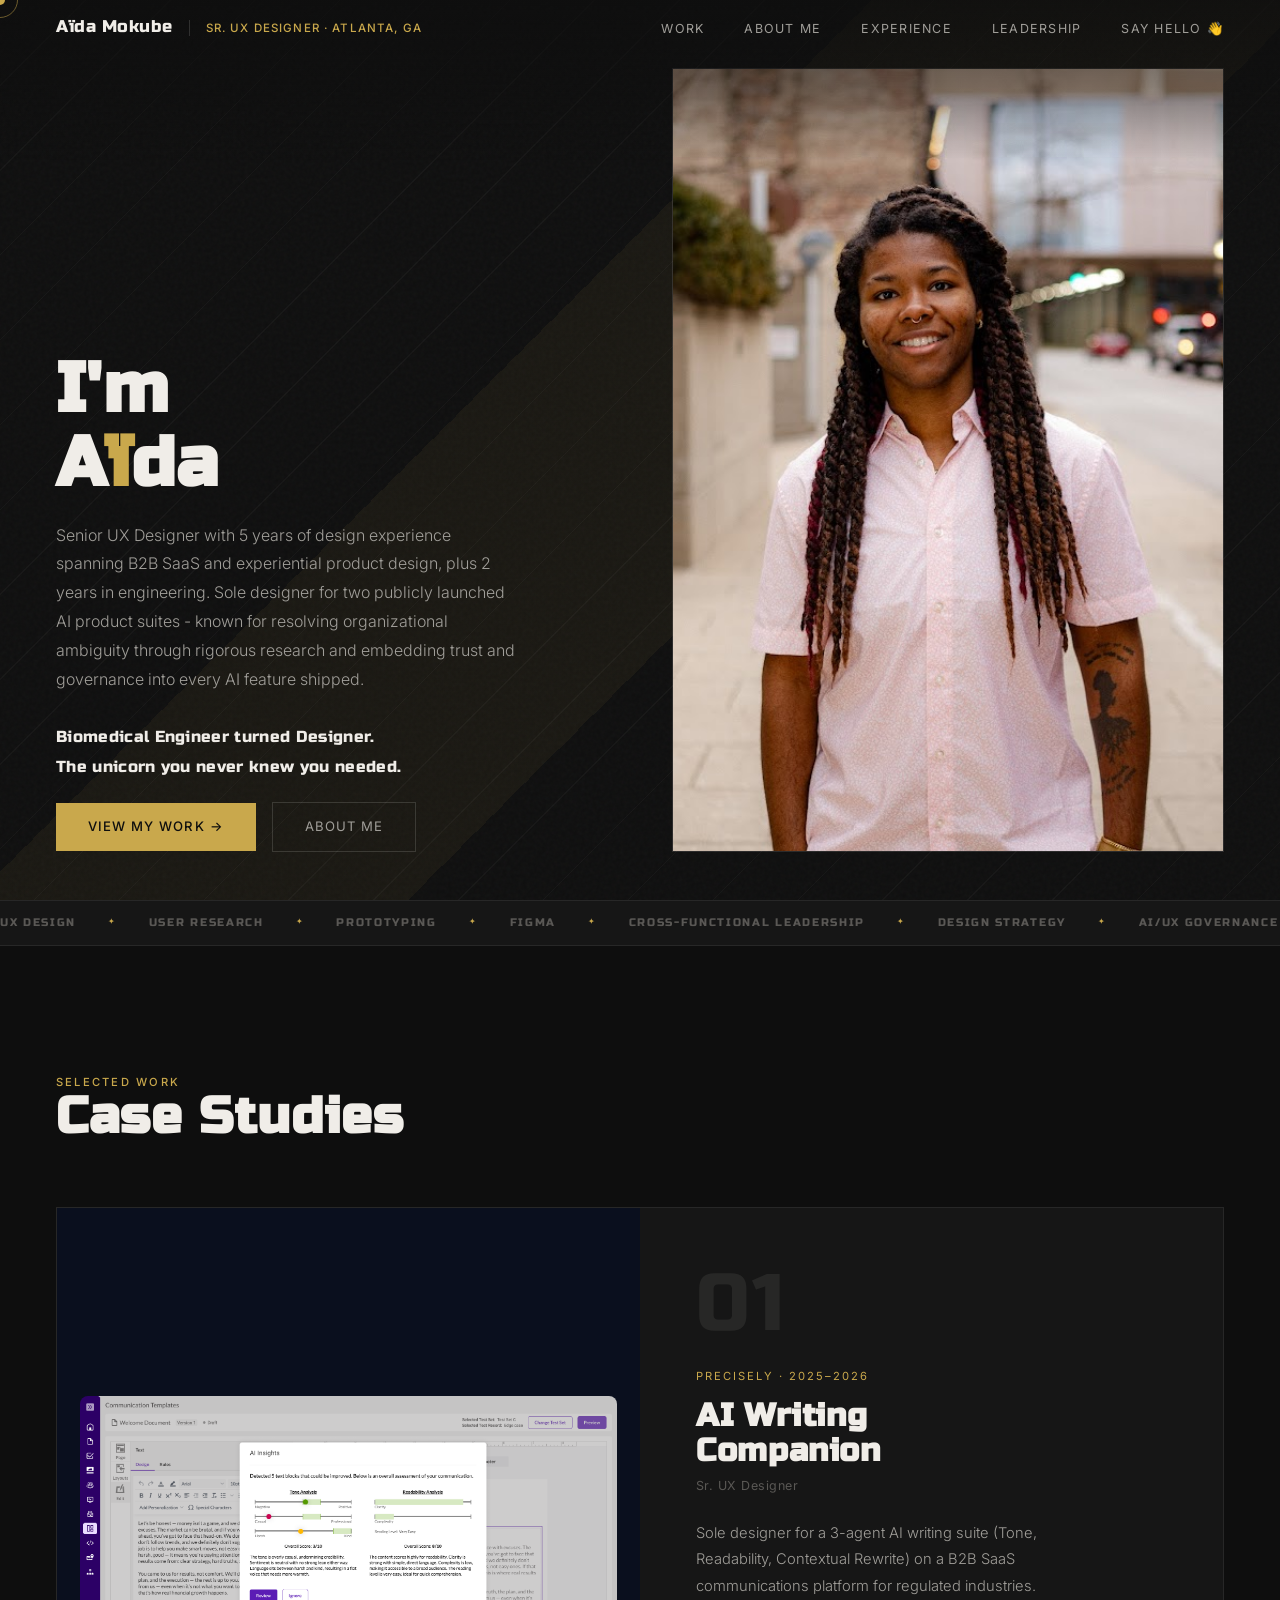
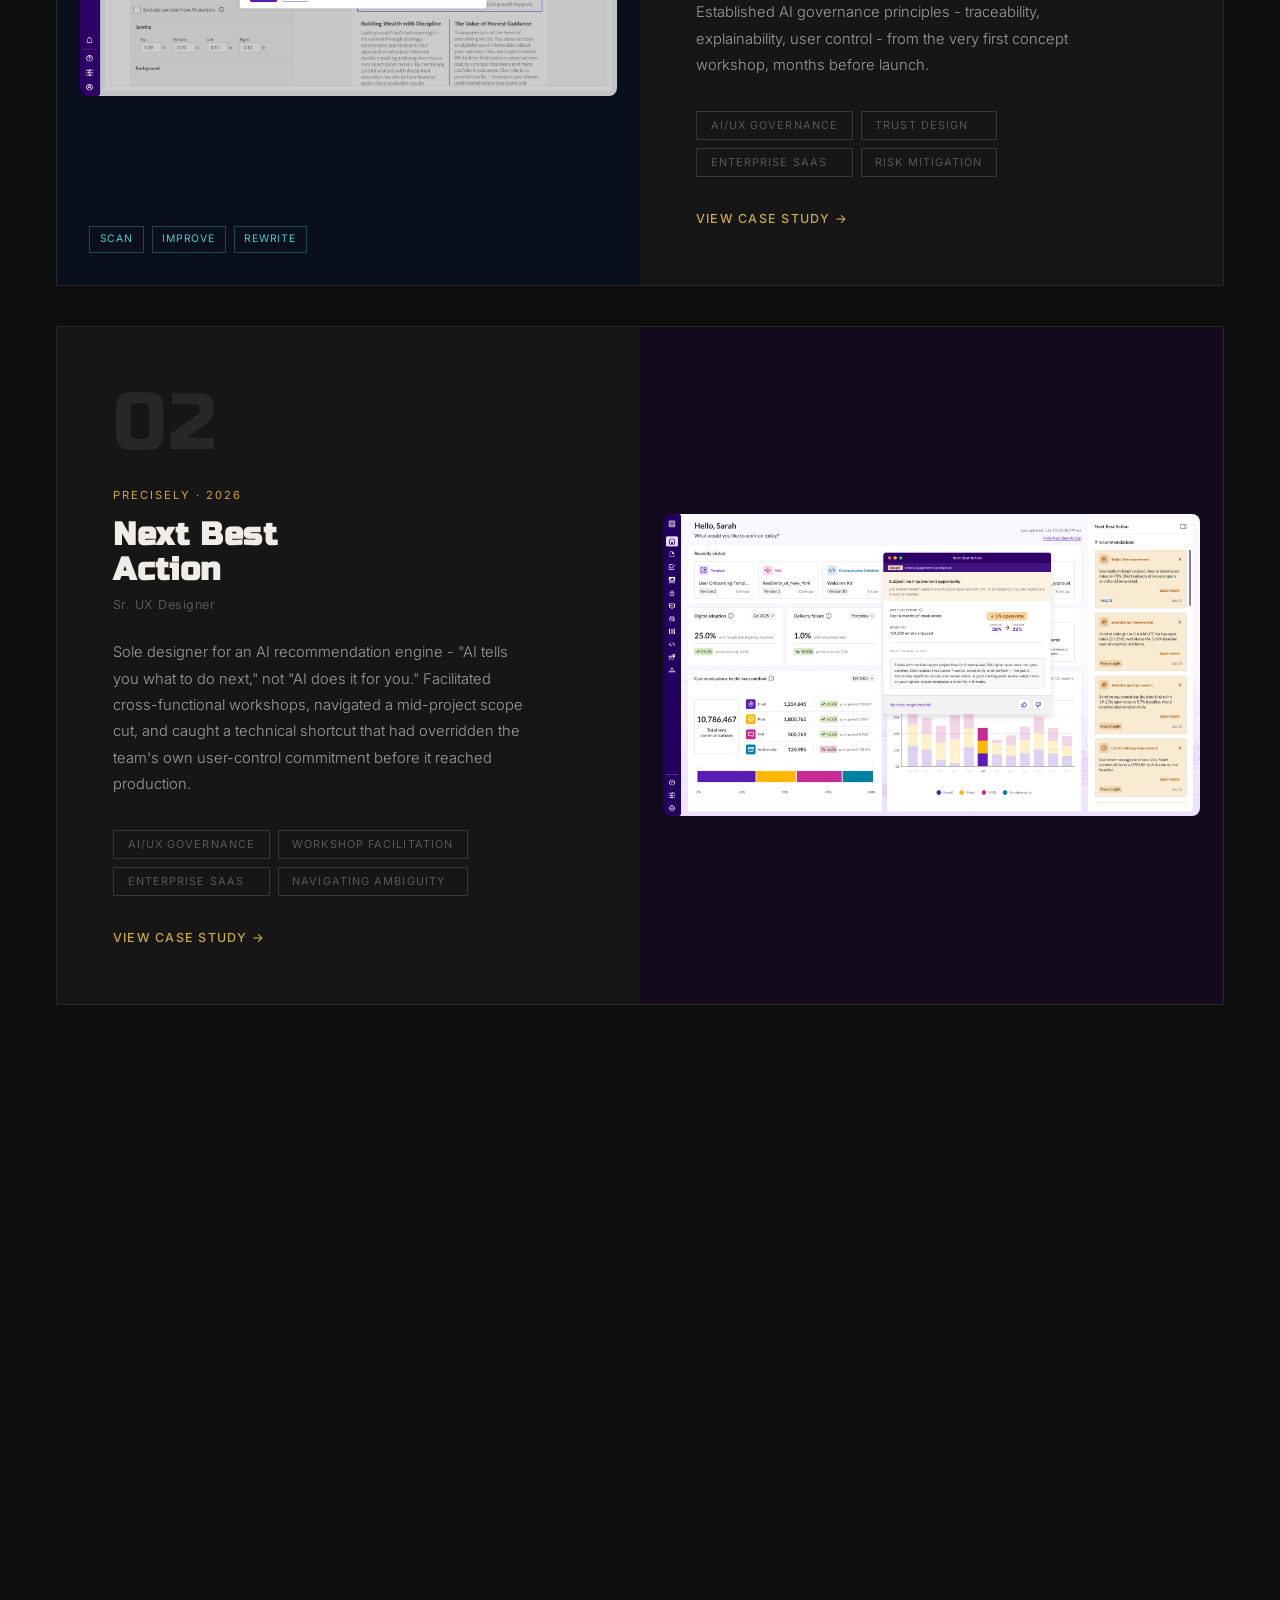
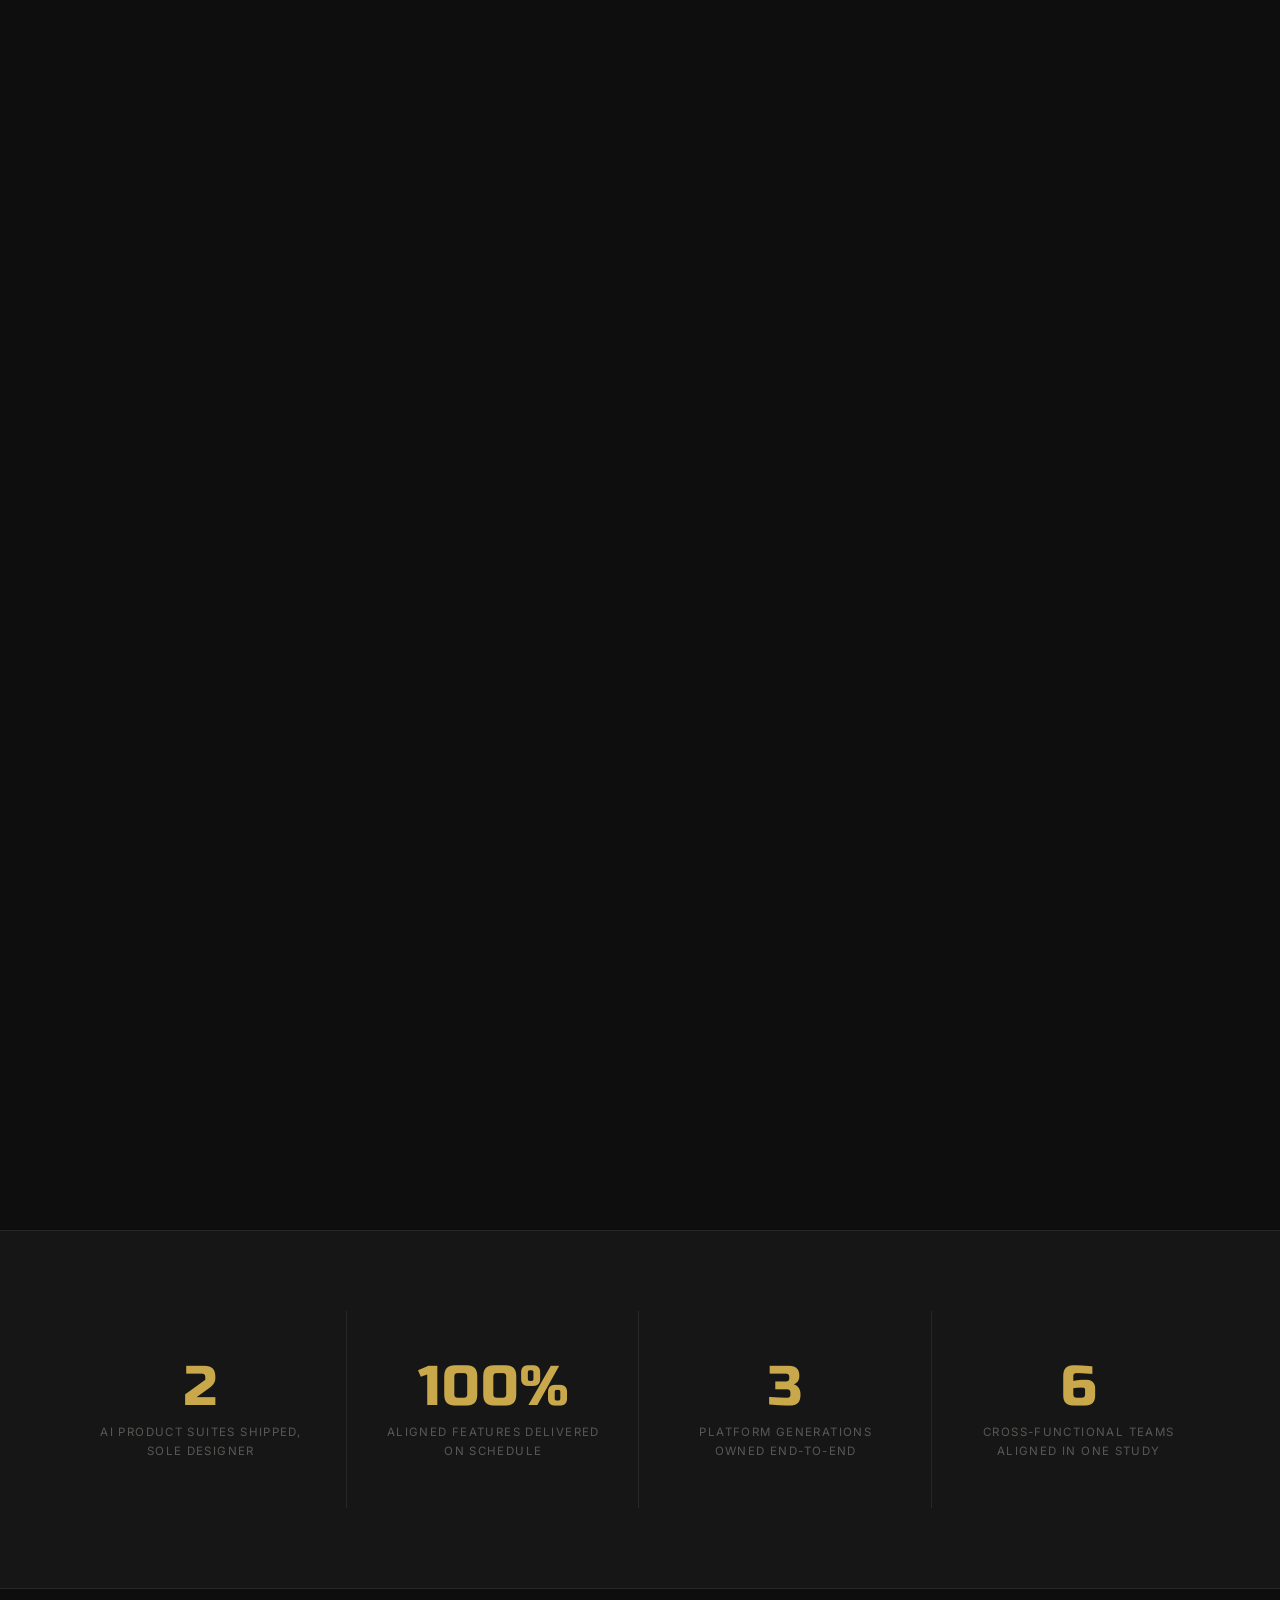
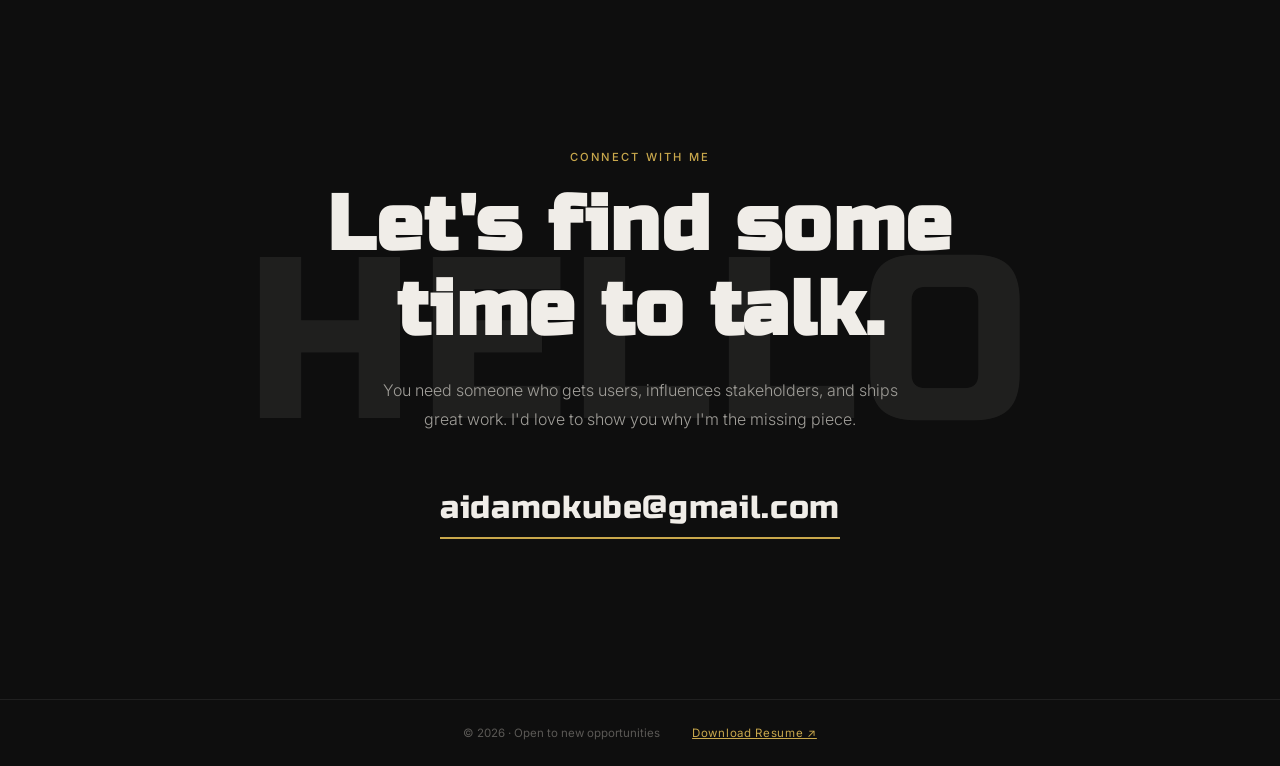
==== commit 74a9bcbb: "Fix mobile nav and hero photo" ====
--- a/index.html
+++ b/index.html
@@ -90,7 +90,7 @@
 @media(max-width:900px){
   .hero{padding:6rem 1.5rem 4rem}
   .hero-grid{grid-template-columns:1fr;gap:2rem}
-  .hero-photo-large{order:-1;max-width:280px;margin:0 auto}
+  .hero-photo-large{order:-1;max-width:280px;height:340px;margin:0 auto}
   .recognition-band{padding:2rem 1.5rem;margin:0 auto 40px}
   .recognition-content{text-align:center}
   .hero-name{font-size:clamp(3rem,14vw,5rem)}
@@ -279,7 +279,7 @@
         <p class="cs-company">Kimberly-Clark · 2019–2020</p>
         <h3 class="cs-title">Onvation Intelligent<br>Washroom</h3>
         <p class="cs-role">UX Digital Product Developer</p>
-        <p class="cs-desc">Designed a restroom management system enabling facility managers and custodial staff to improve restocking efficiency. Solution was implemented in the World Trade Center. Led user research, managed QA, conducted usability testing, and drove design decisions end-to-end from wireframes to launch.</p>
+        <p class="cs-desc">Designed a restroom management system enabling facility managers and custodial staff to improve restocking efficiency, deployed at the World Trade Center. Partnered with the lead designer on the core app and independently designed a companion installer app concept, teaching myself MarvelApp to prototype it. Led prioritization and QA testing.</p>
         <div class="cs-tags">
           <span class="cs-tag">User Research</span>
           <span class="cs-tag">Mobile App</span>
--- a/css/shared.css
+++ b/css/shared.css
@@ -65,7 +65,10 @@
 /* RESPONSIVE (shared baseline) */
 @media(max-width:900px){
   nav{padding:1.25rem 1.5rem}
-  .nav-links{gap:1.5rem}
+  nav{padding:0.9rem 1.25rem;flex-wrap:wrap;gap:.75rem}
+  .nav-links{gap:1rem;flex-wrap:wrap;justify-content:center}
+  .nav-links a{font-size:.68rem}
+  .nav-name{font-size:.95rem}
   .testimonials-grid{grid-template-columns:1fr}
   footer{padding:2rem 1.5rem;flex-direction:column;gap:1rem;text-align:center}
   .footer-links{justify-content:center}
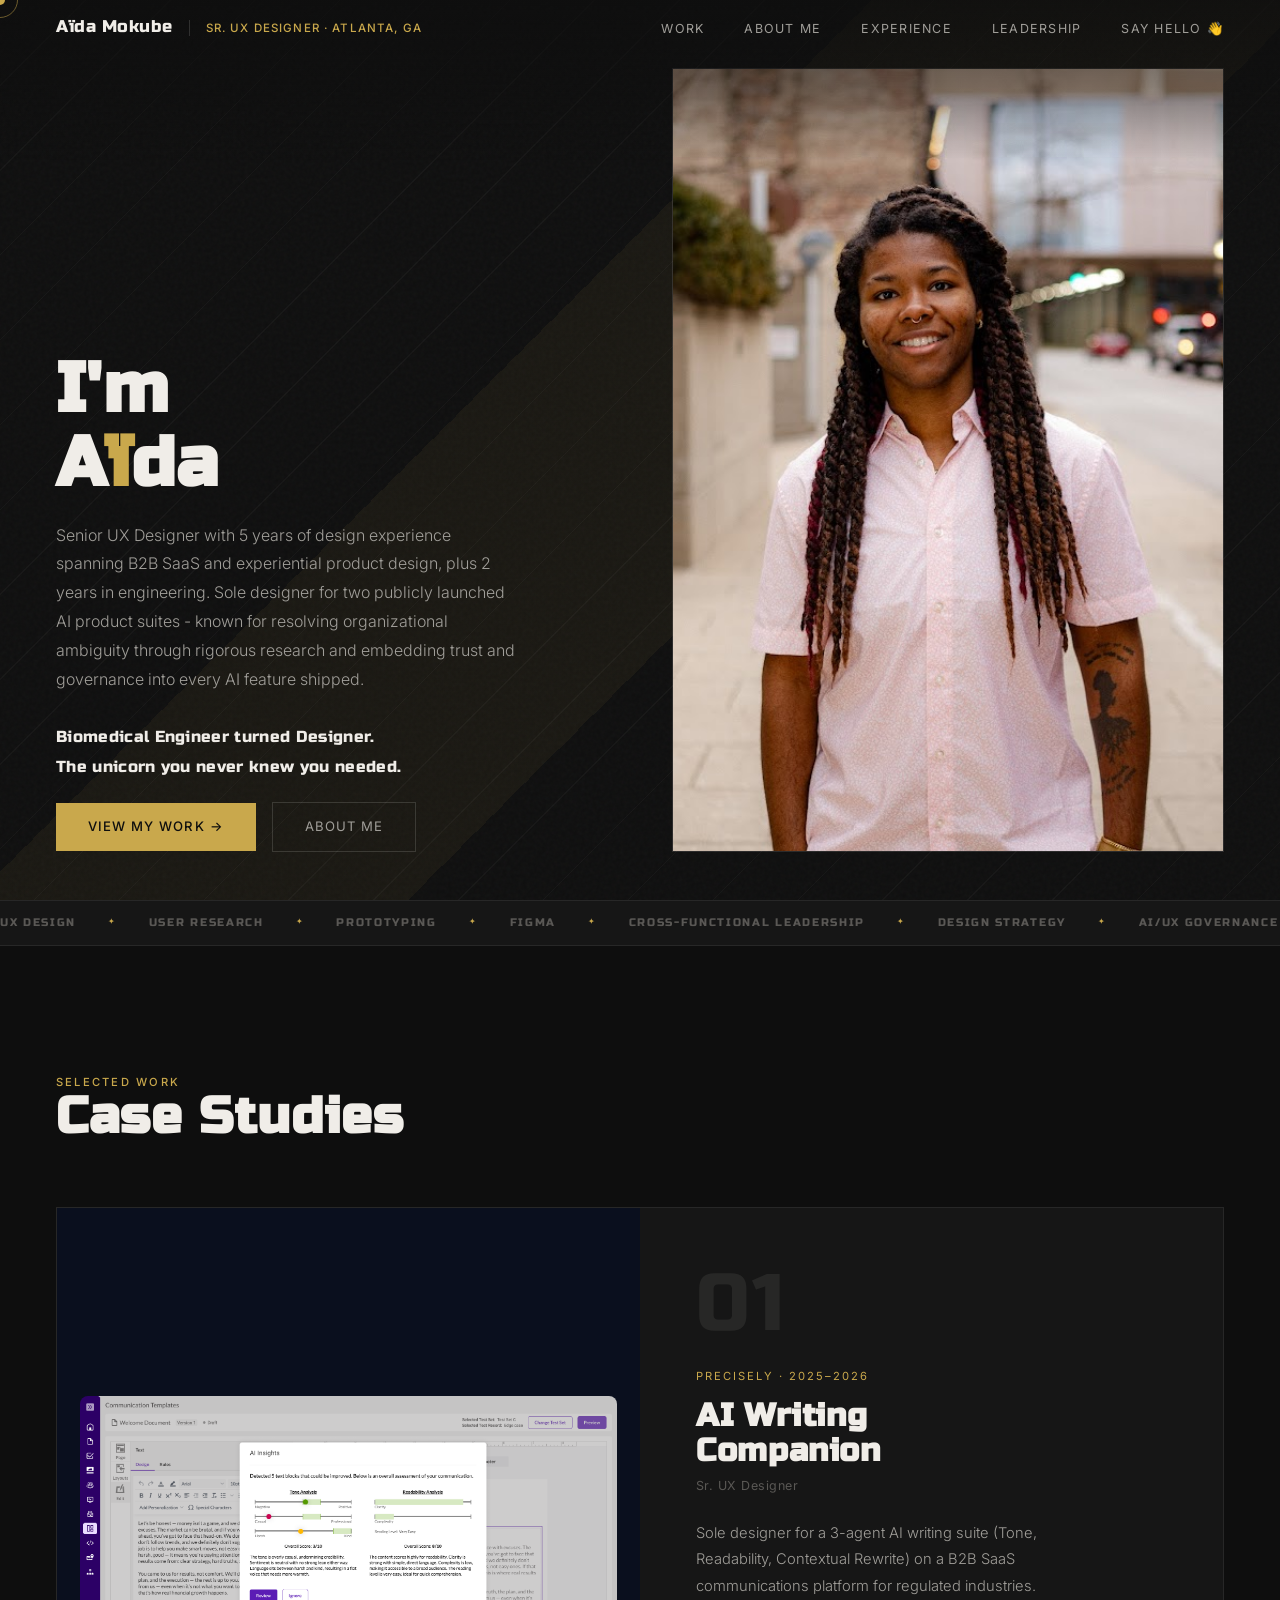
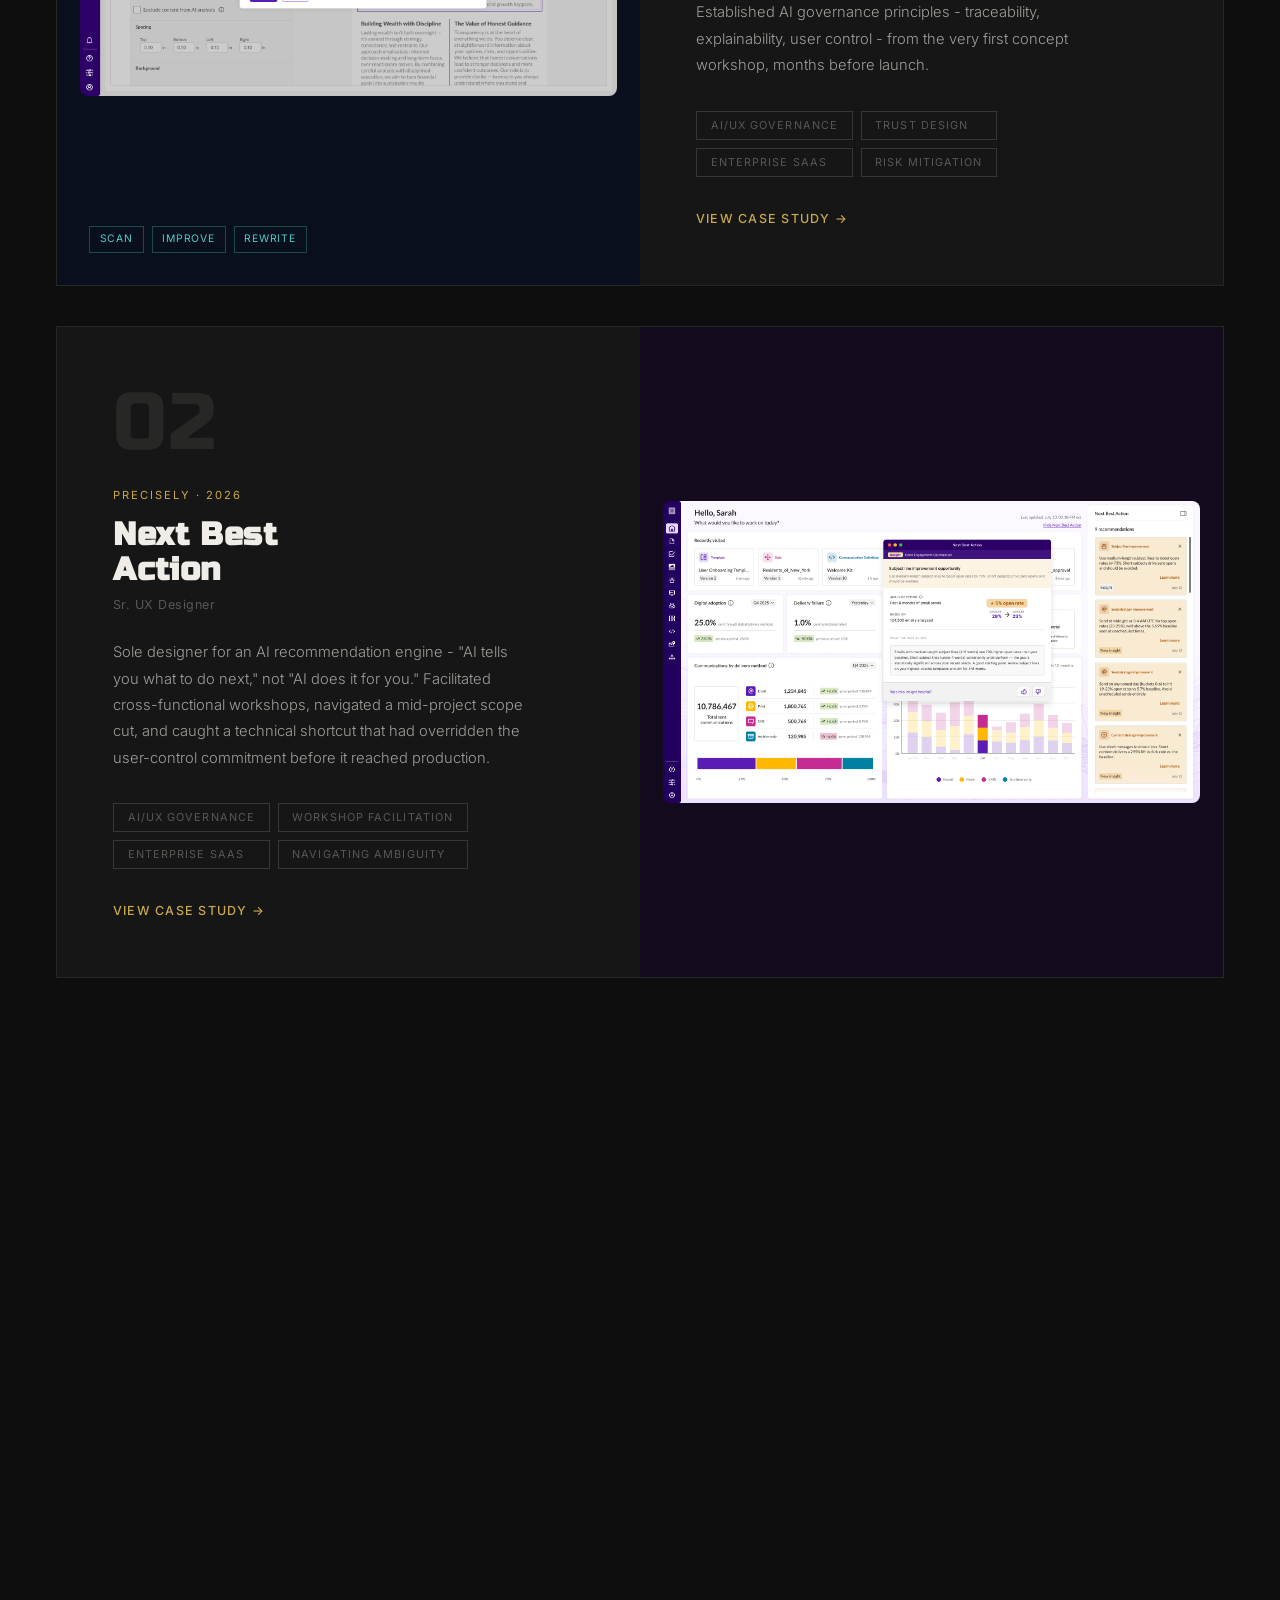
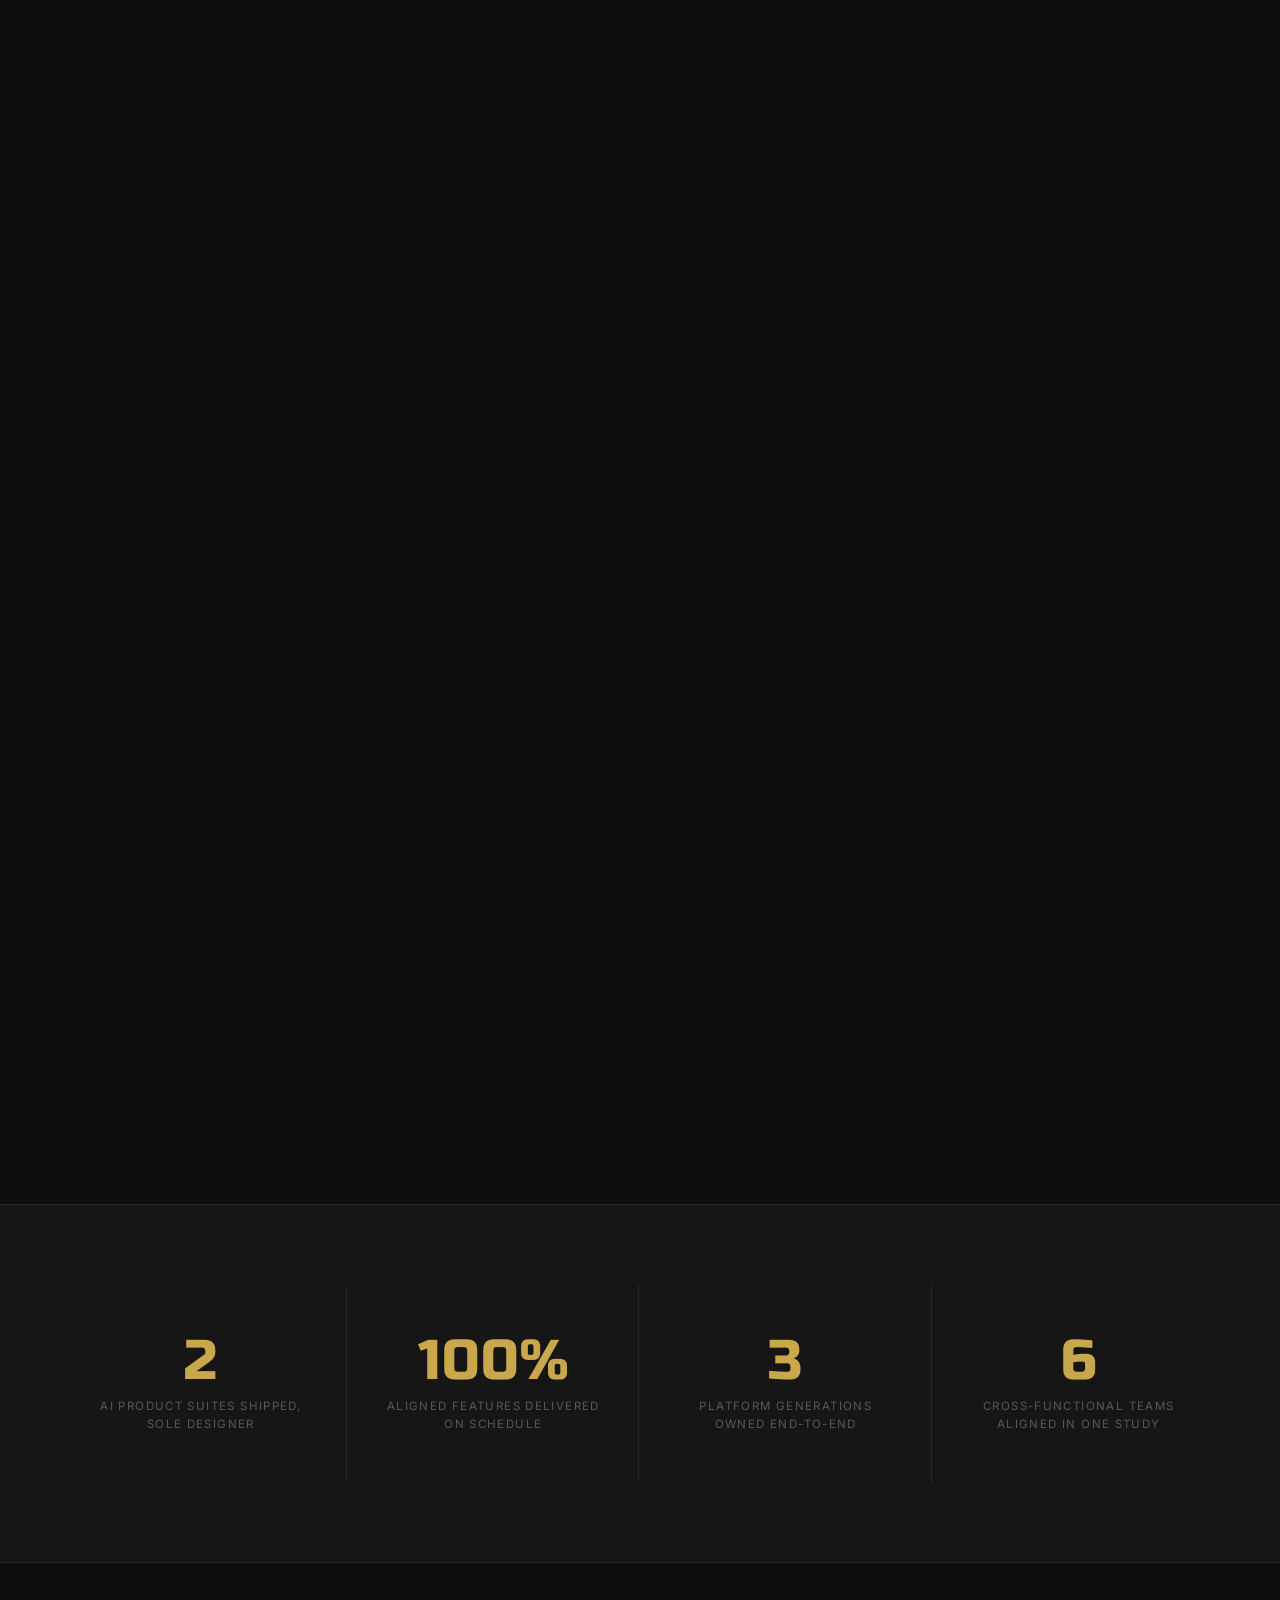
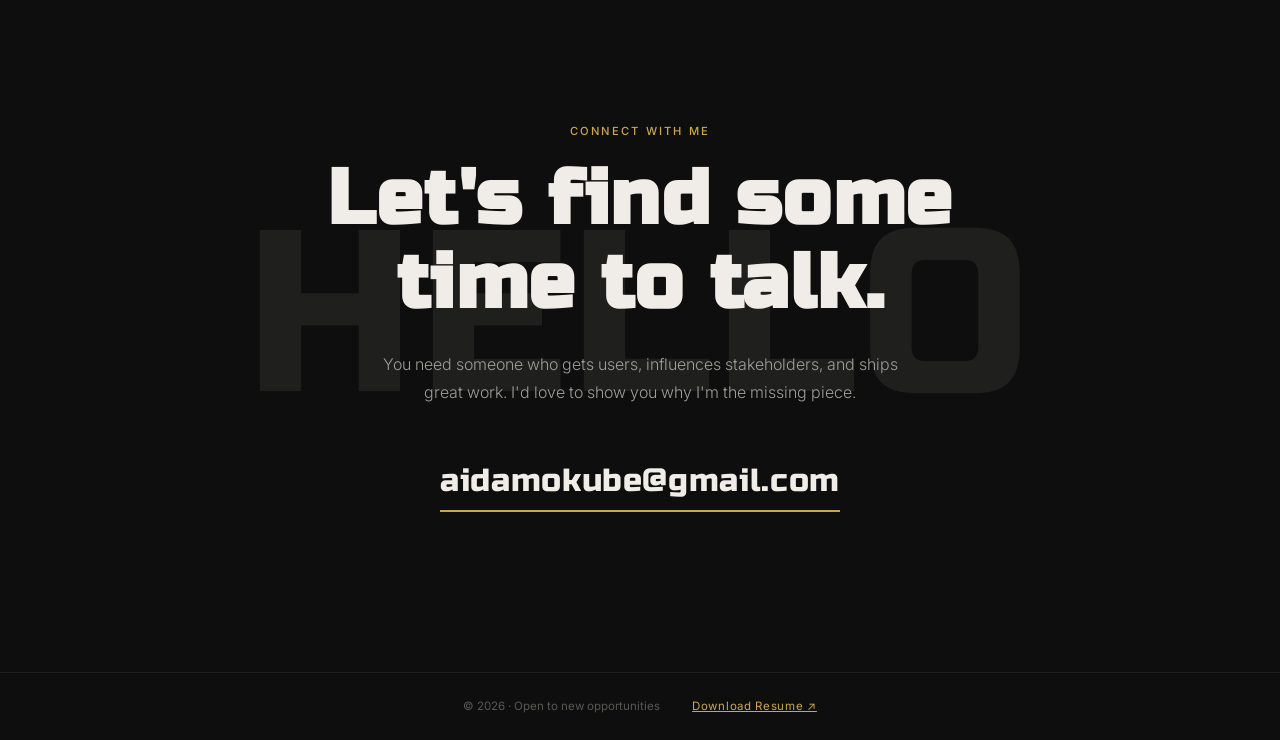
==== commit 5faea663: "Rebuild NBA and Data Definitions case studies, add artifact placeholders, fix process card styling" ====
--- a/index.html
+++ b/index.html
@@ -72,7 +72,6 @@
 .stat-item{padding:3rem 2rem;border-right:1px solid var(--border);text-align:center;position:relative;overflow:hidden}
 .stat-item:last-child{border-right:none}
 .stat-item::before{content:'';position:absolute;inset:0;background:var(--gold-dim);transform:scaleY(0);transform-origin:bottom;transition:transform .4s}
-.stat-item:hover::before{transform:scaleY(1)}
 .stat-num{font-family:var(--display);font-size:3.5rem;color:var(--gold);line-height:1;margin-bottom:.5rem;position:relative;letter-spacing:0.02em}
 .stat-label{font-size:.72rem;letter-spacing:.12em;text-transform:uppercase;color:var(--fg3);position:relative}
 
@@ -231,7 +230,7 @@
         <p class="cs-company">Precisely · 2026</p>
         <h3 class="cs-title">Next Best<br>Action</h3>
         <p class="cs-role">Sr. UX Designer</p>
-        <p class="cs-desc">Sole designer for an AI recommendation engine - "AI tells you what to do next," not "AI does it for you." Facilitated cross-functional workshops, navigated a mid-project scope cut, and caught a technical shortcut that had overridden the team's own user-control commitment before it reached production.</p>
+        <p class="cs-desc">Sole designer for an AI recommendation engine - "AI tells you what to do next," not "AI does it for you." Facilitated cross-functional workshops, navigated a mid-project scope cut, and caught a technical shortcut that had overridden the user-control commitment before it reached production.</p>
         <div class="cs-tags">
           <span class="cs-tag">AI/UX Governance</span>
           <span class="cs-tag">Workshop Facilitation</span>
--- a/css/shared.css
+++ b/css/shared.css
@@ -20,7 +20,7 @@
 nav::before{content:'';position:absolute;top:0;left:0;right:0;height:160px;background:linear-gradient(to bottom,rgba(14,14,14,0.75) 0%,rgba(14,14,14,0.4) 55%,transparent 100%);pointer-events:none}
 .nav-name{font-family:var(--display);font-size:1.05rem;color:var(--fg);text-decoration:none;letter-spacing:0.03em;position:relative;z-index:1}
 .nav-links{display:flex;gap:2.5rem;list-style:none;position:relative;z-index:1}
-.nav-links a{font-size:0.78rem;font-weight:400;color:var(--fg2);text-decoration:none;letter-spacing:0.1em;text-transform:uppercase;transition:color .2s;position:relative}
+.nav-links a{font-size:0.78rem;font-weight:400;color:var(--fg2);text-decoration:none;letter-spacing:0.1em;text-transform:uppercase;transition:color .2s;position:relative;padding:.75rem .5rem;margin:-.75rem -.5rem;display:inline-block}
 .nav-links a::after{content:'';position:absolute;bottom:-3px;left:0;width:0;height:1px;background:var(--gold);transition:width .3s}
 .nav-links a:hover,.nav-links a.active{color:var(--fg)}
 .nav-links a:hover::after,.nav-links a.active::after{width:100%}
